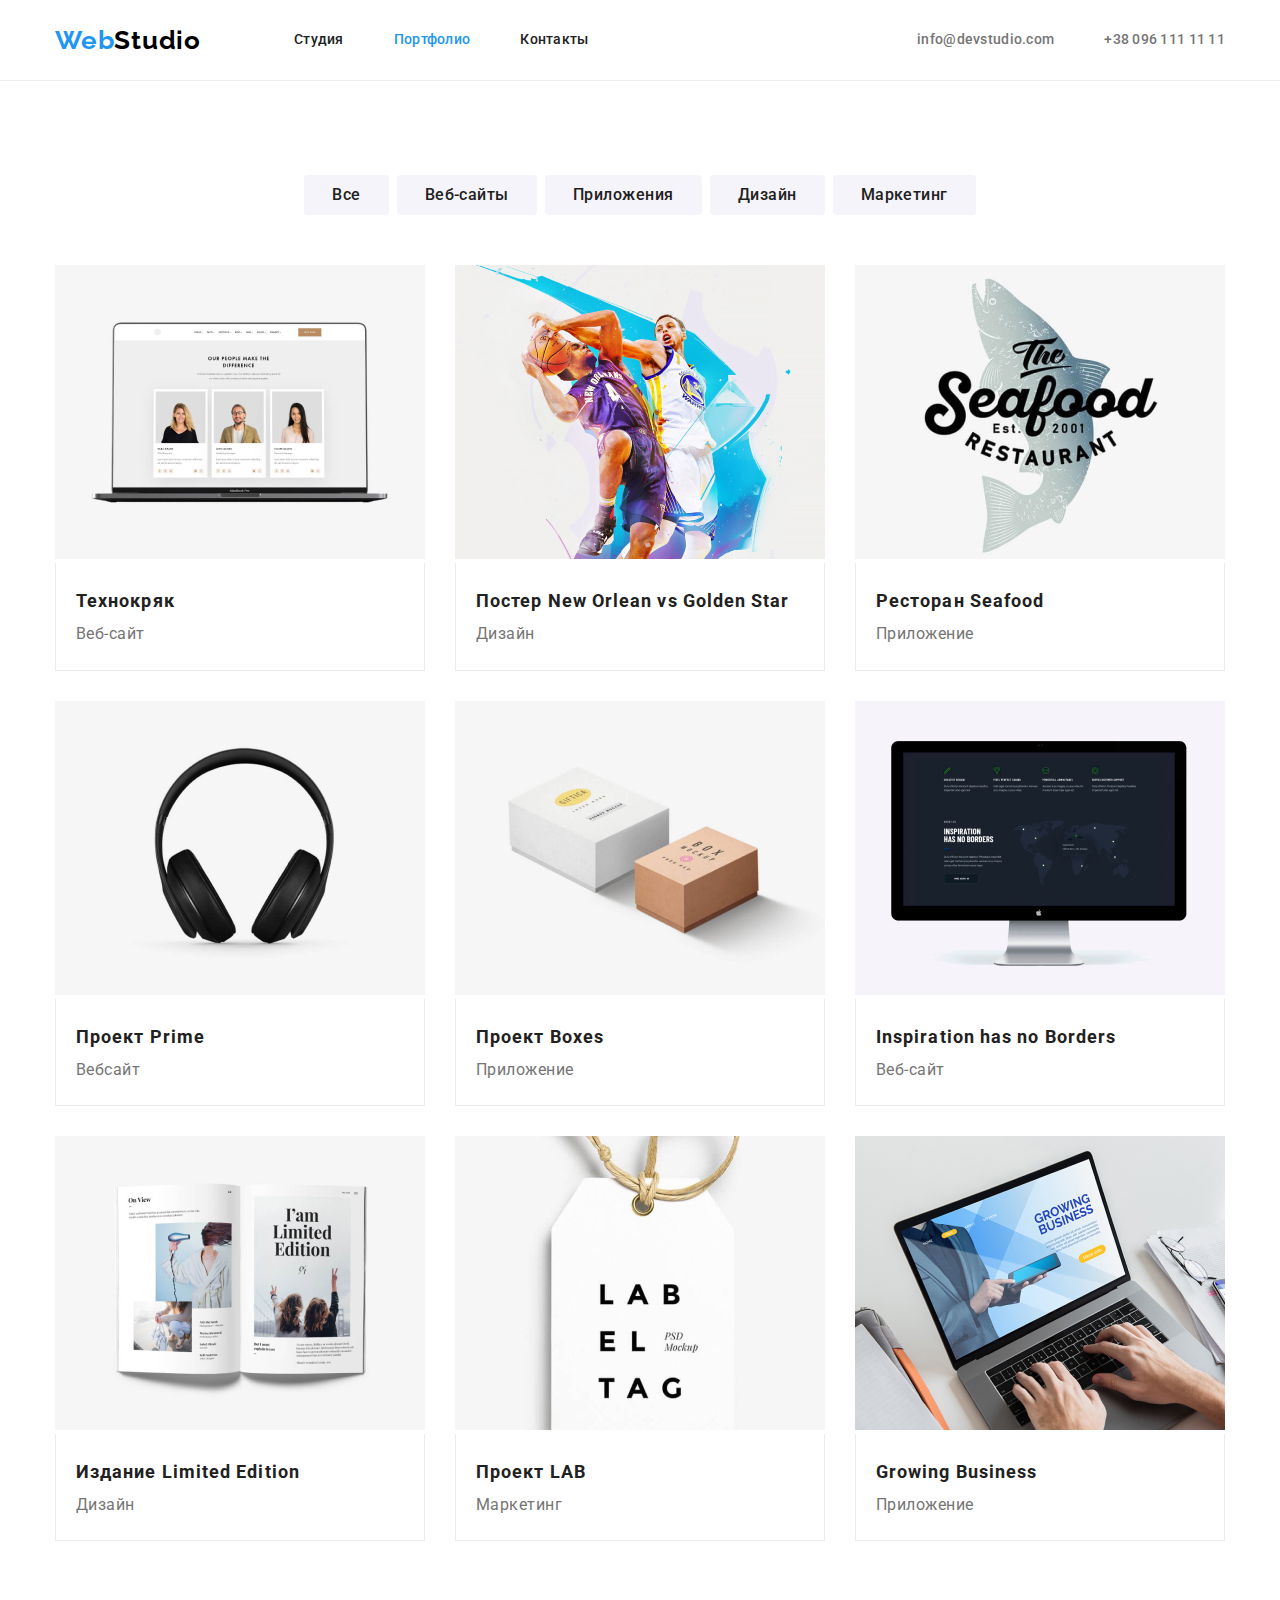
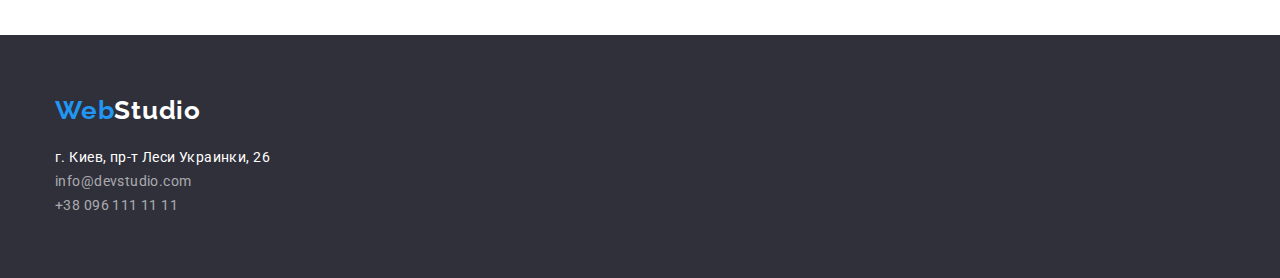
==== portfolio.html @ c6e09523 "add HW3 files" ====
<!DOCTYPE html>
<html lang="ru">
  <head>
    <meta charset="UTF-8" />
    <meta name="viewport" content="width=device-width, initial-scale=1.0" />
    <title>Портфолио</title>
    <link rel="preconnect" href="https://fonts.gstatic.com" />
    <link
      href="https://fonts.googleapis.com/css2?family=Raleway:wght@700&family=Roboto:wght@400;500;700;900&display=swap"
      rel="stylesheet"
    />
    <link
      rel="stylesheet"
      href="https://cdnjs.cloudflare.com/ajax/libs/modern-normalize/1.0.0/modern-normalize.min.css"
    />
    <link rel="stylesheet" href="./css/styles.css" />
  </head>
  <body class="page">
    <!-- хедер однаковий -->
    <header class="line">
      <div class="container header">
        <nav class="page-navi">
          <!-- логотип -->
          <a class="logo" href="./index.html"
            ><span class="logo-start">Web</span>Studio</a
          >

          <!-- Головна навігація -->

          <ul class="menu">
            <li class="item">
              <a class="page-nav-link" href="./index.html">Студия</a>
            </li>
            <li class="item">
              <a class="page-nav-link current" href="./portfolio.html"
                >Портфолио</a
              >
            </li>
            <li class="item"><a class="page-nav-link" href="">Контакты</a></li>
          </ul>
        </nav>

        <ul class="contact">
          <li class="item">
            <a class="contact-link" href="mailto:info@devstudio.com"
              >info@devstudio.com</a
            >
          </li>
          <li class="item">
            <a class="contact-link" href="tel:+380961111111"
              >+38 096 111 11 11</a
            >
          </li>
        </ul>
      </div>
    </header>

    <!-- навігація між проектами -->
    <main>
      <h1 class="visually-hidden">Портфолио</h1>
      <section class="portfolio">
        <div class="container">
          <h2 class="visually-hidden">Навигация</h2>
          <ul class="filter-list">
            <li class="filter-item">
              <button class="filter-btn" type="button">
                <span class="btn-text">Все</span>
              </button>
            </li>
            <li class="filter-item">
              <button class="filter-btn" type="button">
                <span class="btn-text">Веб-сайты</span>
              </button>
            </li>
            <li class="filter-item">
              <button class="filter-btn" type="button">
                <span class="btn-text">Приложения</span>
              </button>
            </li>
            <li class="filter-item">
              <button class="filter-btn" type="button">
                <span class="btn-text">Дизайн</span>
              </button>
            </li>
            <li class="filter-item">
              <button class="filter-btn" type="button">
                <span class="btn-text">Маркетинг</span>
              </button>
            </li>
          </ul>

          <!-- приклади робіт -->

          <h2 class="visually-hidden">Примеры работ</h2>

          <ul class="examples-list">
            <li class="examples-item">
              <a class="examples-link" href="">
                <img
                  src="./images/tehnocrack.jpg"
                  alt="відкритий ноутбук"
                  width="370"
                />
                <div class="carts">
                  <h3 class="link-title">Технокряк</h3>
                  <p class="link-text">Веб-сайт</p>
                </div>
              </a>
            </li>

            <li class="examples-item">
              <a class="examples-link" href="">
                <img
                  src="./images/design.jpg"
                  alt="баскетболісти боряться за м'яч"
                  width="370"
                />
                <div class="carts">
                  <h3 class="link-title">Постер New Orlean vs Golden Star</h3>
                  <p class="link-text">Дизайн</p>
                </div>
              </a>
            </li>

            <li class="examples-item">
              <a class="examples-link" href="">
                <img
                  src="./images/app.jpg"
                  alt="логотип ресторану"
                  width="370"
                />
                <div class="carts">
                  <h3 class="link-title">Ресторан Seafood</h3>
                  <p class="link-text">Приложение</p>
                </div>
              </a>
            </li>

            <li class="examples-item">
              <a class="examples-link" href="">
                <img src="./images/headphone.jpg" alt="навушники" width="370" />
                <div class="carts">
                  <h3 class="link-title">Проект Prime</h3>
                  <p class="link-text">Вебсайт</p>
                </div>
              </a>
            </li>

            <li class="examples-item">
              <a class="examples-link" href="">
                <img
                  src="./images/boxes.jpg"
                  alt="дві коробки, жовта і біла"
                  width="370"
                />
                <div class="carts">
                  <h3 class="link-title">Проект Boxes</h3>
                  <p class="link-text">Приложение</p>
                </div>
              </a>
            </li>

            <li class="examples-item">
              <a class="examples-link" href="">
                <img src="./images/imac.jpg" alt="аймак" width="370" />
                <div class="carts">
                  <h3 class="link-title">Inspiration has no Borders</h3>
                  <p class="link-text">Веб-сайт</p>
                </div>
              </a>
            </li>

            <li class="examples-item">
              <a class="examples-link" href="">
                <img src="./images/book.jpg" alt="відкрита книга" width="370" />
                <div class="carts">
                  <h3 class="link-title">Издание Limited Edition</h3>
                  <p class="link-text">Дизайн</p>
                </div>
              </a>
            </li>

            <li class="examples-item">
              <a class="examples-link" href="">
                <img src="./images/lab.jpg" alt="етикетка" width="370" />
                <div class="carts">
                  <h3 class="link-title">Проект LAB</h3>
                  <p class="link-text">Маркетинг</p>
                </div>
              </a>
            </li>

            <li class="examples-item">
              <a class="examples-link" href="">
                <img
                  src="./images/macbook.jpg"
                  alt="відкритий макбук"
                  width="370"
                />
                <div class="carts">
                  <h3 class="link-title">Growing Business</h3>
                  <p class="link-text">Приложение</p>
                </div>
              </a>
            </li>
          </ul>
        </div>
      </section>
    </main>

    <!-- Підвал  -->
    <footer class="footer">
      <div class="container">
        <a class="logo-footer" href=""
          ><span class="logo-start">Web</span>Studio</a
        >
        <address class="footer-address">
          <p>г. Киев, пр-т Леси Украинки, 26</p>
          <p>
            <a class="footer-address-link" href="mailto:info@devstudio.com"
              >info@devstudio.com</a
            >
          </p>
          <p>
            <a class="footer-address-link" href="tel:+380961111111"
              >+38 096 111 11 11</a
            >
          </p>
        </address>
      </div>
    </footer>
  </body>
</html>
---- css/styles.css ----
:root {
  --acent-color: #2196f3;
  --background-color: #ffffff;
}

/* ГЛАВНАЯ */
body {
  font-family: Roboto, sans-serif;
}

.container {
  margin-left: auto;
  margin-right: auto;
  width: 1200px;
  padding-left: 15px;
  padding-right: 15px;
  /* outline: 1px solid red; */
}

ul {
  padding: 0;
  margin: 0;
  list-style-type: none;
}
h2,
h3,
h4,
h5,
h6,
p {
  padding: 0;
  margin: 0;
}

.list {
  margin: 0;
  padding: 0;
}
.visually-hidden {
  position: absolute;
  clip: rect(0 0 0 0);
  width: 1;
  height: 1;
  margin: -1px;
}

/* *Хедер  */

.line {
  border-bottom: 1px solid #ececec;
}

.container.header {
  display: flex;
  justify-content: space-between;
}

.page-navi {
  display: flex;
  align-items: center;

  background-color: var(--background-color);
  font-weight: 500;
  font-size: 14px;
  line-height: 1.14;
  letter-spacing: 0.02em;
  color: #212121;
}

.menu {
  display: flex;
}

.menu .item:not(:last-child) {
  margin-right: 50px;
}

.logo {
  margin-right: 93px;

  font-family: Raleway;
  color: #000000;
  font-weight: 700;
  font-size: 26px;
  line-height: 1.19;
  letter-spacing: 0.03em;
  text-decoration: none;
}

.logo-start {
  color: var(--acent-color);
}

.page-nav-link {
  display: block;
  padding-top: 32px;
  padding-bottom: 32px;

  text-decoration: none;
  color: #212121;
}

.page-nav-link.current {
  color: var(--acent-color);
}

.contact {
  display: flex;

  font-weight: 500;
  font-size: 14px;
  line-height: 1.14;
  letter-spacing: 0.02em;
}

.contact .item:not(:last-child) {
  margin-right: 50px;
}

.contact-link {
  display: block;
  padding-top: 32px;
  padding-bottom: 32px;

  color: #757575;
  text-decoration: none;
}

.page-nav-link:hover,
.page-nav-link:focus,
.contact-link:hover,
.contact-link:focus {
  color: var(--acent-color);
}

/* *Футер */
.footer {
  padding-top: 60px;
  padding-bottom: 60px;

  background-color: #2f303a;
}

.logo-footer {
  display: block;
  margin-bottom: 20px;

  font-family: Raleway;
  font-weight: 700;
  font-size: 26px;
  line-height: 1.19;
  letter-spacing: 0.03em;
  text-decoration: none;
  color: var(--background-color);
}

.footer-address {
  font-style: normal;
  font-size: 14px;
  line-height: 1.71;
  letter-spacing: 0.03em;
  color: var(--background-color);
}

.footer-address a {
  display: block;

  color: rgba(255, 255, 255, 0.6);
  text-decoration: none;
}

/* *Герой */
.hero {
  padding-bottom: 200px;
  padding-top: 200px;

  background-color: #2f303a;
  text-align: center;
}

.hero .title {
  margin-top: 0;
  margin-bottom: 30px;

  font-weight: 900;
  font-size: 44px;
  line-height: 1.36;

  letter-spacing: 0.06em;
  color: var(--background-color);
  text-transform: uppercase;
}

.hero-btn {
  border: 0;
  border-radius: 4px;

  background: var(--acent-color);
  box-shadow: 0px 4px 4px rgba(0, 0, 0, 0.15);
  border-radius: 4px;
  cursor: pointer;
}

.hero-btn > .text {
  display: block;
  margin-left: 32px;
  margin-right: 32px;
  margin-top: 10px;
  margin-bottom: 10px;

  font-family: Roboto;
  font-weight: 700;
  font-size: 16px;
  line-height: 1.88;
  align-items: center;
  text-align: center;
  letter-spacing: 0.06em;
  color: var(--background-color);
}

/* *Особливості */
.special {
  padding-top: 94px;
  padding-bottom: 94px;

  background-color: var(--background-color);
}

.list-special {
  display: flex;
}

.list-special .item:not(:last-child) {
  margin-right: 30px;
}

.special-title {
  padding-bottom: 10px;

  font-weight: 700;
  font-size: 14px;
  line-height: 1.14;
  letter-spacing: 0.03em;
  color: #212121;
  text-transform: uppercase;
}

.special-text {
  font-size: 14px;
  line-height: 1.71;
  letter-spacing: 0.03em;
  color: #757575;
}

/* *Чим займаємось */

.doings {
  padding-bottom: 94px;
}

.doing-list {
  display: flex;
}

.doing-list .item:not(:last-child) {
  margin-right: 30px;
}

.doings-title {
  margin-bottom: 50px;

  font-weight: 700;
  font-size: 36px;
  line-height: 1.17;
  text-align: center;
  letter-spacing: 0.03em;
  color: #212121;
}

/* *Наша команда */
.team {
  padding-bottom: 94px;
  padding-top: 94px;

  background-color: #f5f4fa;
}

.team-list {
  display: flex;
}

.team-list .item:not(:last-child) {
  margin-right: 30px;
}

.team-title {
  margin-bottom: 50px;

  font-weight: 700;
  font-size: 36px;
  line-height: 1.17;
  text-align: center;
  letter-spacing: 0.03em;
  color: #212121;
}

.item .item-title {
  margin-top: 30px;
  margin-bottom: 10px;

  font-weight: 500;
  font-size: 16px;
  line-height: 1.19;
  letter-spacing: 0.03em;
  text-align: center;
  color: #212121;
}

.item .item-text {
  padding-bottom: 30px;

  font-weight: 400;
  font-size: 16px;
  line-height: 1.19;
  letter-spacing: 0.03em;
  text-align: center;
  color: #757575;
}

/* ПОРТФОЛИО */

.portfolio {
  padding-top: 94px;
  padding-bottom: 94px;
}

/* *фільтр */
.filter-list {
  display: flex;
  justify-content: center;

  margin-bottom: 50px;
}

.filter-list .filter-item:not(:last-child) {
  margin-right: 8px;
}

.filter-btn {
  border: 0;
  border-radius: 4px;

  cursor: pointer;

  background-color: #f5f4fa;
  font-weight: 500;
  font-size: 16px;
  line-height: 1.63;
  letter-spacing: 0.03em;
  color: #212121;
}

.btn-text {
  display: block;
  margin-top: 6px;
  margin-bottom: 6px;
  margin-left: 22px;
  margin-right: 22px;
}

.filter-item > .btn-text {
  font-family: Roboto;
  font-weight: 500;
  font-size: 16px;
  line-height: 1.63;
  text-align: center;
  letter-spacing: 0.03em;
}

.filter-btn:hover,
.filter-btn:focus {
  background-color: var(--acent-color);
  color: var(--background-color);
}

/* *приклади робіт */

.examples-list {
  display: flex;
  flex-wrap: wrap;
  margin-left: -30px;
  margin-top: -30px;
}

.examples-item {
  margin-left: 30px;
  margin-top: 30px;
  flex-basis: calc(100% / 3 - 30px);
}
.carts {
  padding-top: 20px;
  padding-right: 24px;
  padding-bottom: 20px;
  padding-left: 20px;

  border-bottom: 1px solid #ececec;
  border-left: 1px solid #ececec;
  border-right: 1px solid #ececec;
}

.examples-link {
  text-decoration: none;
}

.examples-item .link-title {
  font-weight: 700;
  font-size: 18px;
  line-height: 2;
  letter-spacing: 0.06em;
  color: #212121;
}

.examples-item .link-text {
  font-size: 16px;
  line-height: 1.88;
  letter-spacing: 0.03em;
  color: #757575;
}
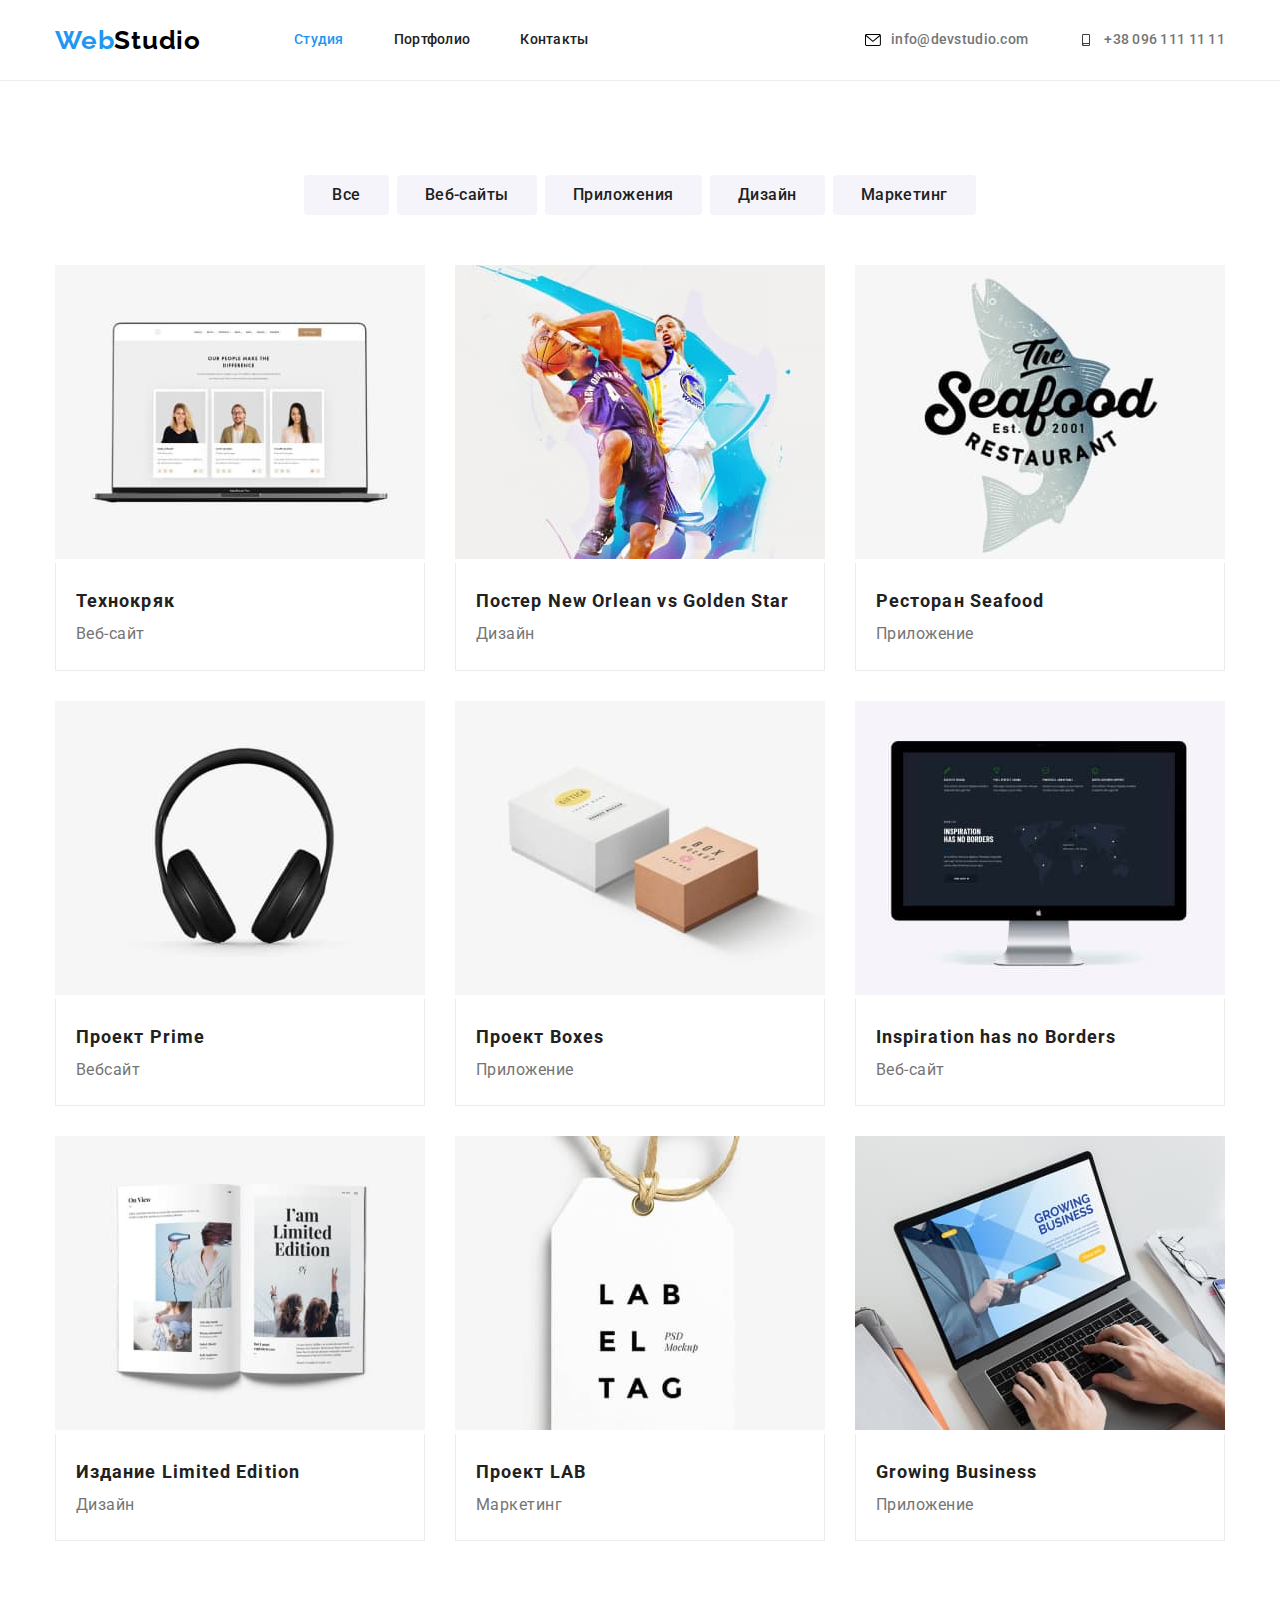
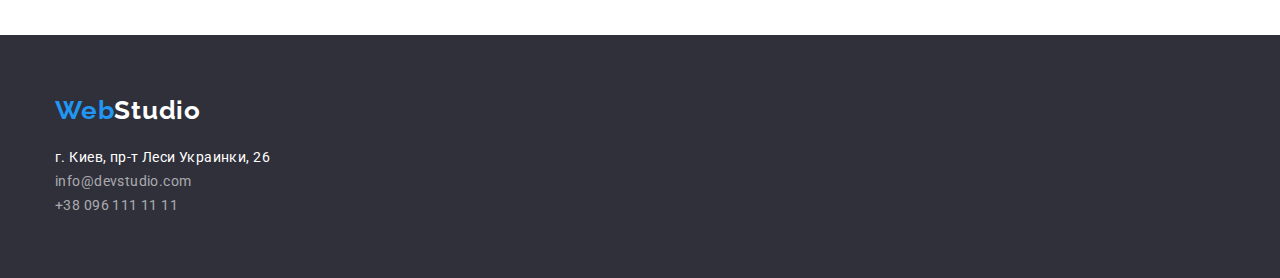
==== commit a28fa812: "make header" ====
--- a/portfolio.html
+++ b/portfolio.html
@@ -29,23 +29,36 @@
 
           <ul class="menu">
             <li class="item">
-              <a class="page-nav-link" href="./index.html">Студия</a>
+              <a class="page-nav-link current" href="./index.html">Студия</a>
             </li>
             <li class="item">
-              <a class="page-nav-link current" href="./portfolio.html"
-                >Портфолио</a
-              >
+              <a class="page-nav-link" href="./portfolio.html">Портфолио</a>
             </li>
             <li class="item"><a class="page-nav-link" href="">Контакты</a></li>
           </ul>
         </nav>
 
         <ul class="contact">
+          <li>
+            <a class="icon-link" href="mailto:info@devstudio.com">
+              <svg class="icon-header">
+                <use href="./images/icons.svg#envelope"></use>
+              </svg>
+            </a>
+          </li>
           <li class="item">
             <a class="contact-link" href="mailto:info@devstudio.com"
               >info@devstudio.com</a
             >
           </li>
+          <li>
+            <a class="icon-link" href="tel:+380961111111">
+              <svg class="icon-header">
+                <use href="./images/icons.svg#smartphone"></use>
+              </svg>
+            </a>
+          </li>
+
           <li class="item">
             <a class="contact-link" href="tel:+380961111111"
               >+38 096 111 11 11</a
--- a/css/styles.css
+++ b/css/styles.css
@@ -126,11 +126,29 @@
   text-decoration: none;
 }
 
+.icon-link {
+  display: block;
+}
+
+.icon-header {
+  display: block;
+  width: 16px;
+  height: 12px;
+  margin-top: 34px;
+  margin-right: 10px;
+}
+
+.icon-header .icon {
+}
+
 .page-nav-link:hover,
 .page-nav-link:focus,
 .contact-link:hover,
-.contact-link:focus {
+.contact-link:focus,
+.icon-link:hover,
+.icon-link:focus {
   color: var(--acent-color);
+  fill: #2196f3;
 }
 
 /* *Футер */
@@ -174,7 +192,7 @@
   padding-bottom: 200px;
   padding-top: 200px;
 
-  background-color: #2f303a;
+  background-color: #c4c4c4;
   text-align: center;
 }
 
@@ -218,6 +236,20 @@
   color: var(--background-color);
 }
 
+.overlay {
+  max-width: 1600px;
+  height: 600px;
+  margin-left: auto;
+  margin-right: auto;
+  width: 1600px;
+  background-position: center;
+  background-image: linear-gradient(
+      rgba(47, 48, 58, 0.4),
+      rgba(47, 48, 58, 0.4)
+    ),
+    url(../images/hero.jpg);
+}
+
 /* *Особливості */
 .special {
   padding-top: 94px;
@@ -325,6 +357,68 @@
   letter-spacing: 0.03em;
   text-align: center;
   color: #757575;
+}
+
+/* *Постійні клієнти */
+
+.customers {
+  padding-top: 94px;
+  padding-bottom: 94px;
+}
+
+.customers-list {
+  display: flex;
+}
+.customers-title {
+  margin-bottom: 50px;
+
+  font-style: normal;
+  font-weight: 700;
+  font-size: 36px;
+  line-height: 42px;
+  text-align: center;
+  letter-spacing: 0.03em;
+
+  color: #212121;
+}
+
+.customers-list .item:not(:last-child) {
+  margin-right: 30px;
+}
+
+.customers-list .item {
+  display: block;
+  width: 170px;
+  height: 90px;
+  border-radius: 4px;
+  border: 1px solid #afb1b8;
+  background-repeat: no-repeat;
+  background-position: center;
+}
+
+.customers-list .item:nth-child(1) {
+  background-image: url(../images/logo1.svg);
+}
+
+.customers-list .item:nth-child(2) {
+  background-image: url(../images/logo2.svg);
+}
+
+.customers-list .item:nth-child(3) {
+  background-image: url(../images/logo3.svg);
+}
+
+.customers-list .item:nth-child(4) {
+  border: 1px solid #2196f3;
+  background-image: url(../images/logo4.svg);
+}
+
+.customers-list .item:nth-child(5) {
+  background-image: url(../images/logo5.svg);
+}
+
+.customers-list .item:nth-child(6) {
+  background-image: url(../images/logo6.svg);
 }
 
 /* ПОРТФОЛИО */
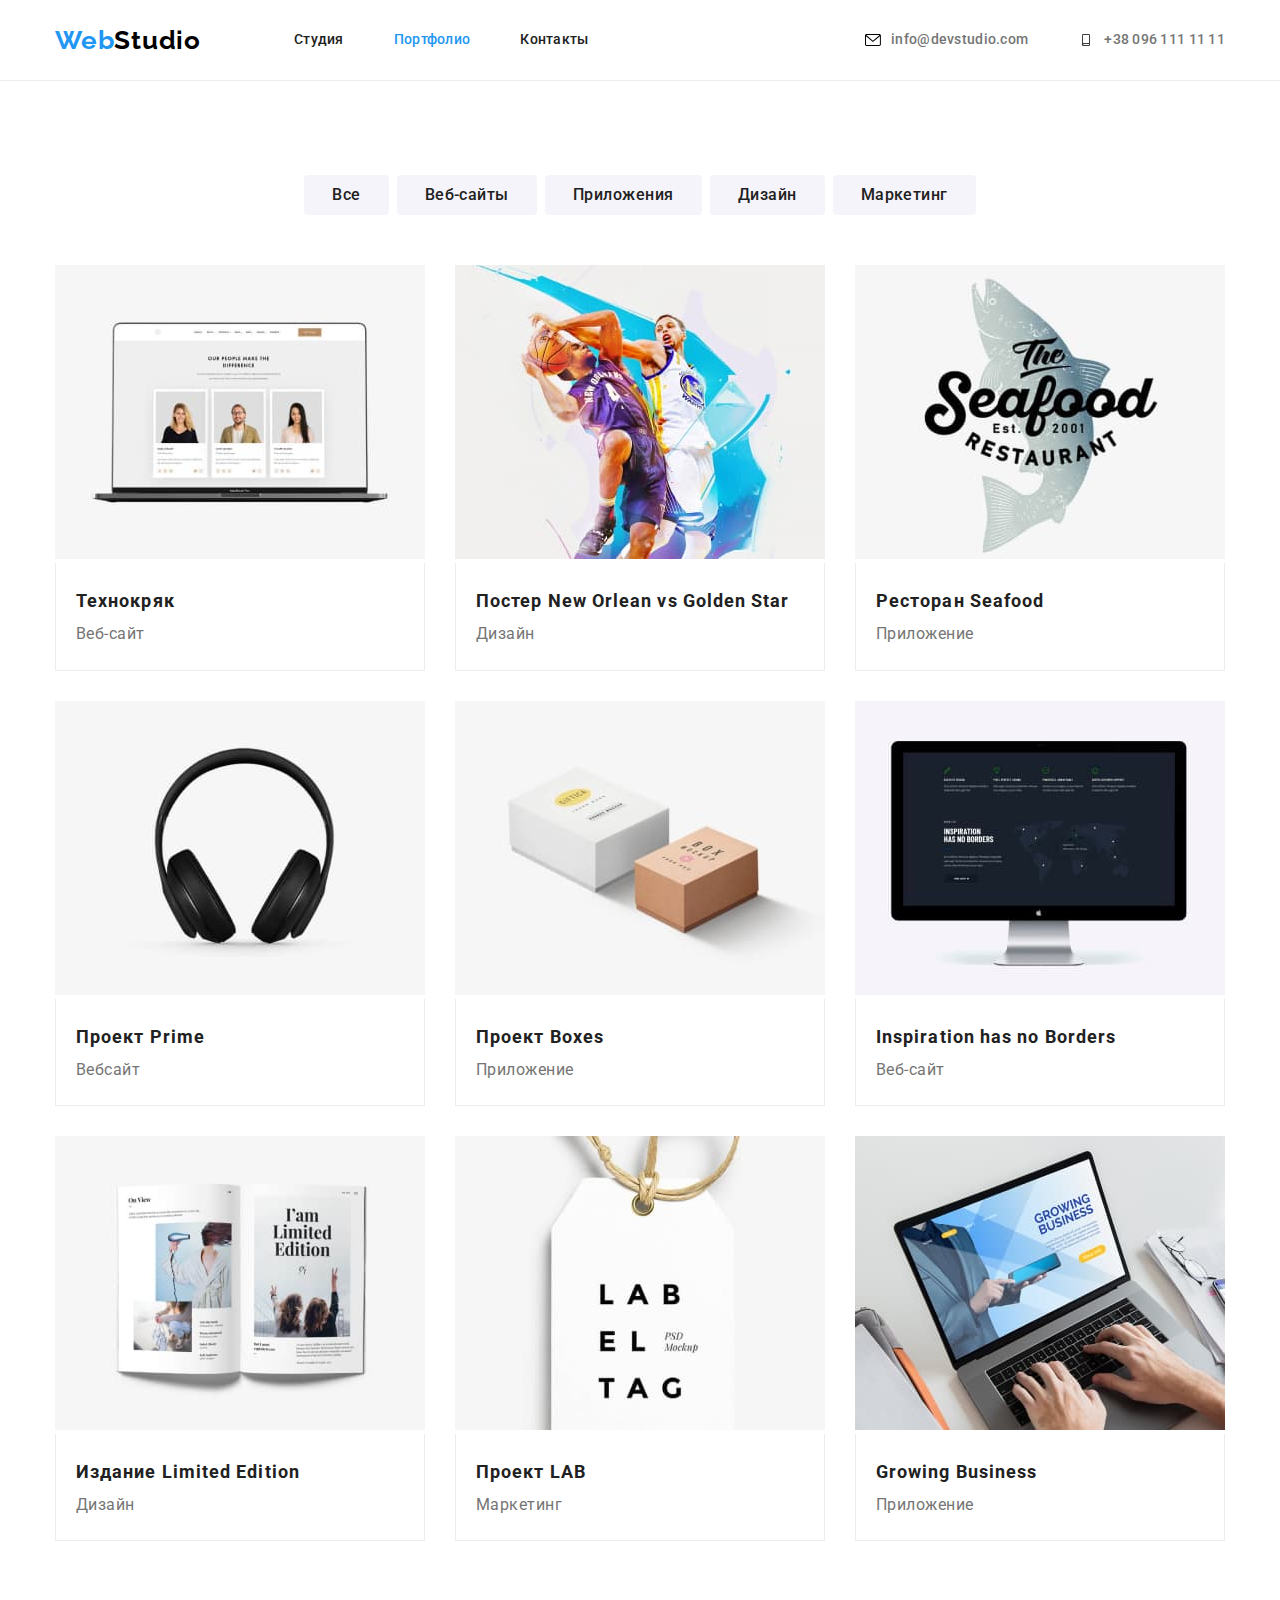
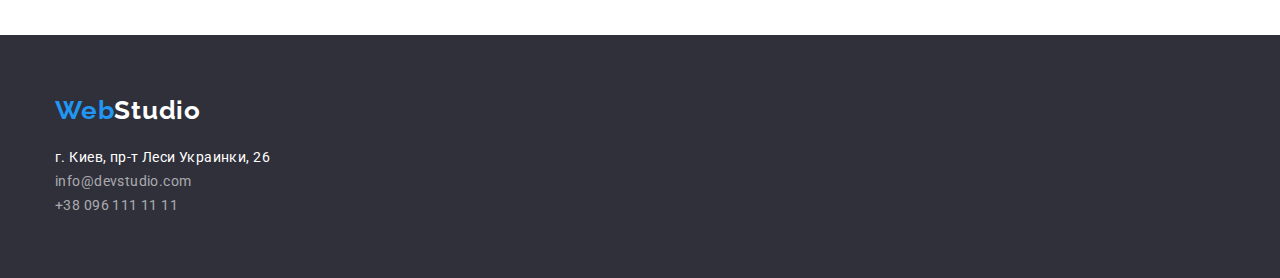
==== commit 5e4f78ee: "Update portfolio.html" ====
--- a/portfolio.html
+++ b/portfolio.html
@@ -29,10 +29,12 @@
 
           <ul class="menu">
             <li class="item">
-              <a class="page-nav-link current" href="./index.html">Студия</a>
+              <a class="page-nav-link" href="./index.html">Студия</a>
             </li>
             <li class="item">
-              <a class="page-nav-link" href="./portfolio.html">Портфолио</a>
+              <a class="page-nav-link current" href="./portfolio.html"
+                >Портфолио</a
+              >
             </li>
             <li class="item"><a class="page-nav-link" href="">Контакты</a></li>
           </ul>
--- a/css/styles.css
+++ b/css/styles.css
@@ -173,6 +173,7 @@
 }
 
 .footer-address {
+  width: 231px;
   font-style: normal;
   font-size: 14px;
   line-height: 1.71;
@@ -185,6 +186,37 @@
 
   color: rgba(255, 255, 255, 0.6);
   text-decoration: none;
+}
+
+.social {
+  display: flex;
+}
+
+.social-title {
+  font-weight: 700;
+  font-size: 14px;
+  line-height: 16px;
+  letter-spacing: 0.03em;
+  text-transform: uppercase;
+
+  color: #ffffff;
+}
+
+.social-list {
+  display: flex;
+}
+
+.social-link {
+  display: inline-block;
+  width: 44px;
+  height: 44px;
+
+  border-radius: 50%;
+  background-color: rgba(255, 255, 255, 0.1);
+}
+
+.social-icon {
+  margin: 12px;
 }
 
 /* *Герой */
@@ -266,6 +298,21 @@
   margin-right: 30px;
 }
 
+.spec-container {
+  margin-bottom: 30px;
+  display: block;
+  width: 270px;
+  height: 120px;
+  background: #f5f4fa;
+}
+
+.spec-container .icon {
+  margin-top: 25px;
+  margin-right: 100px;
+  margin-bottom: 25px;
+  margin-left: 100px;
+}
+
 .special-title {
   padding-bottom: 10px;
 
@@ -321,6 +368,13 @@
   display: flex;
 }
 
+.team-list .item {
+  max-width: 270px;
+  box-shadow: 0px 1px 3px rgba(0, 0, 0, 0.12), 0px 1px 1px rgba(0, 0, 0, 0.14),
+    0px 2px 1px rgba(0, 0, 0, 0.2);
+  border-radius: 0px 0px 4px 4px;
+}
+
 .team-list .item:not(:last-child) {
   margin-right: 30px;
 }
@@ -349,8 +403,6 @@
 }
 
 .item .item-text {
-  padding-bottom: 30px;
-
   font-weight: 400;
   font-size: 16px;
   line-height: 1.19;
@@ -358,6 +410,40 @@
   text-align: center;
   color: #757575;
 }
+.social-list {
+  display: flex;
+  margin-left: 32px;
+  margin-top: 16px;
+  margin-bottom: 30px;
+  margin-right: 32px;
+}
+
+.social-link {
+  display: inline-block;
+  width: 44px;
+  height: 44px;
+
+  border-radius: 50%;
+}
+
+.social-link:hover,
+.social-link:focus,
+.social-icon:hover,
+.social-icon:focus {
+  background-color: var(--acent-color);
+  fill: var(--background-color);
+}
+
+.social-icon {
+  width: 20px;
+  height: 20px;
+  margin: 12px;
+  fill: #afb1b8;
+}
+
+.item-soc:not(:last-child) {
+  margin-right: 10px;
+}
 
 /* *Постійні клієнти */
 
@@ -386,39 +472,30 @@
   margin-right: 30px;
 }
 
-.customers-list .item {
+.customers-list .link {
   display: block;
   width: 170px;
   height: 90px;
   border-radius: 4px;
   border: 1px solid #afb1b8;
-  background-repeat: no-repeat;
-  background-position: center;
-}
-
-.customers-list .item:nth-child(1) {
-  background-image: url(../images/logo1.svg);
-}
-
-.customers-list .item:nth-child(2) {
-  background-image: url(../images/logo2.svg);
-}
-
-.customers-list .item:nth-child(3) {
-  background-image: url(../images/logo3.svg);
-}
-
-.customers-list .item:nth-child(4) {
-  border: 1px solid #2196f3;
-  background-image: url(../images/logo4.svg);
-}
-
-.customers-list .item:nth-child(5) {
-  background-image: url(../images/logo5.svg);
-}
-
-.customers-list .item:nth-child(6) {
-  background-image: url(../images/logo6.svg);
+  padding: 0;
+}
+
+.item .icons {
+  fill: #afb1b8;
+
+  margin-top: 20px;
+  margin-bottom: 20px;
+  margin-left: 60px;
+  margin-right: auto;
+}
+
+.icons.active:hover,
+.icons.active:focus,
+.link.active:hover,
+.link.active:focus {
+  border-color: var(--acent-color);
+  fill: var(--acent-color);
 }
 
 /* ПОРТФОЛИО */
@@ -491,6 +568,13 @@
   margin-top: 30px;
   flex-basis: calc(100% / 3 - 30px);
 }
+
+.examples-item:hover,
+.examples-item:focus {
+  box-shadow: 0px 1px 1px rgba(0, 0, 0, 0.12), 0px 4px 4px rgba(0, 0, 0, 0.06),
+    1px 4px 6px rgba(0, 0, 0, 0.16);
+}
+
 .carts {
   padding-top: 20px;
   padding-right: 24px;
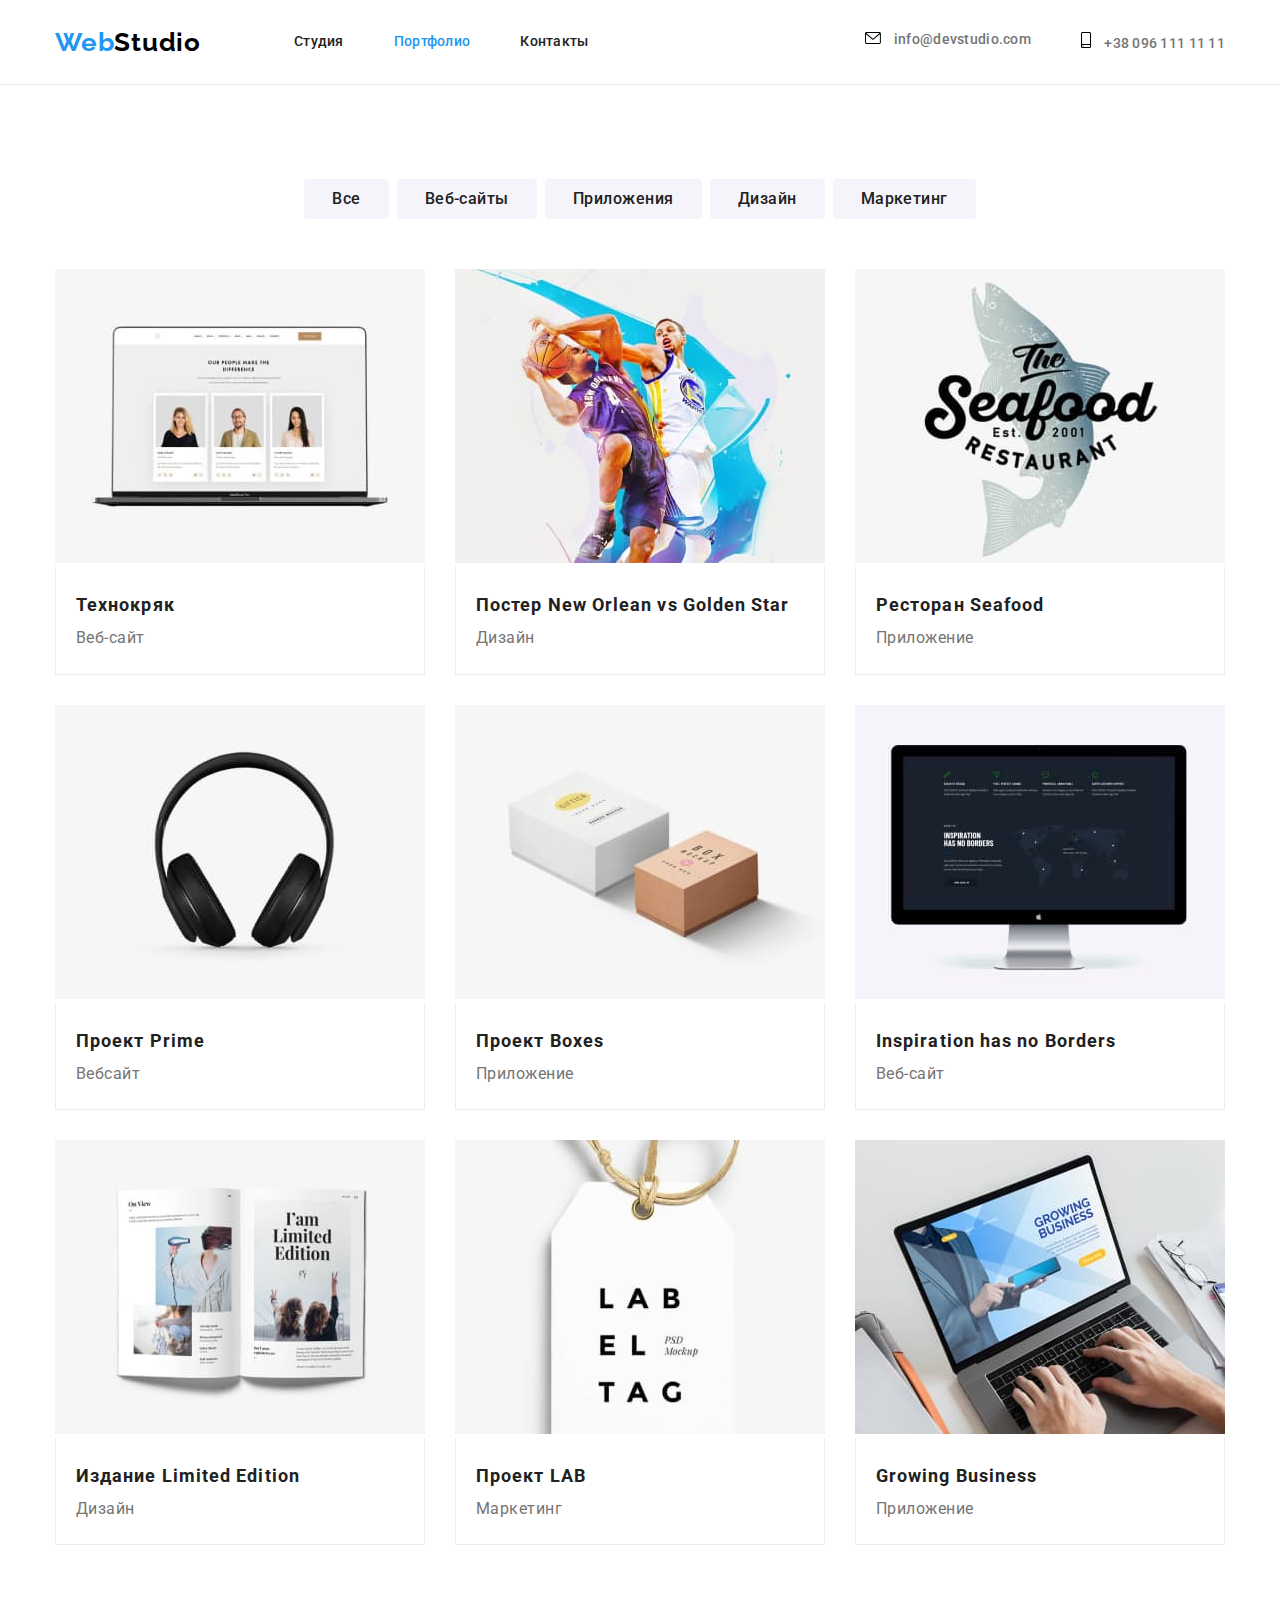
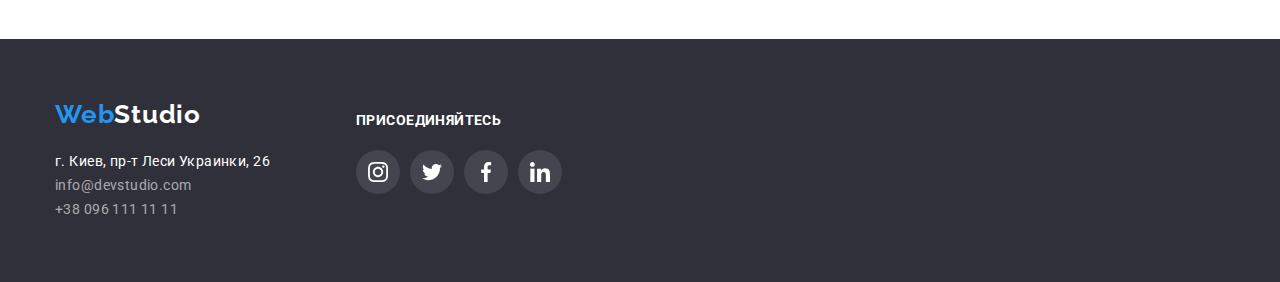
==== commit 47049131: "correction made pursuant to comments" ====
--- a/portfolio.html
+++ b/portfolio.html
@@ -41,29 +41,21 @@
         </nav>
 
         <ul class="contact">
-          <li>
-            <a class="icon-link" href="mailto:info@devstudio.com">
-              <svg class="icon-header">
-                <use href="./images/icons.svg#envelope"></use>
-              </svg>
-            </a>
-          </li>
           <li class="item">
             <a class="contact-link" href="mailto:info@devstudio.com"
-              >info@devstudio.com</a
+              ><svg class="ico-cont" width="16" height="12">
+                <use href="./images/icon.svg#envelope"></use>
+              </svg>
+              info@devstudio.com</a
             >
           </li>
-          <li>
-            <a class="icon-link" href="tel:+380961111111">
-              <svg class="icon-header">
-                <use href="./images/icons.svg#smartphone"></use>
-              </svg>
-            </a>
-          </li>
 
           <li class="item">
             <a class="contact-link" href="tel:+380961111111"
-              >+38 096 111 11 11</a
+              ><svg class="ico-cont" width="10" height="16">
+                <use href="./images/icon.svg#smartphone"></use>
+              </svg>
+              +38 096 111 11 11</a
             >
           </li>
         </ul>
@@ -225,23 +217,65 @@
 
     <!-- Підвал  -->
     <footer class="footer">
-      <div class="container">
-        <a class="logo-footer" href=""
-          ><span class="logo-start">Web</span>Studio</a
-        >
-        <address class="footer-address">
-          <p>г. Киев, пр-т Леси Украинки, 26</p>
-          <p>
-            <a class="footer-address-link" href="mailto:info@devstudio.com"
-              >info@devstudio.com</a
+      <div class="container foot">
+        <div class="foot-line">
+          <div class="address-container">
+            <a class="logo-footer" href=""
+              ><span class="logo-start">Web</span>Studio</a
             >
-          </p>
-          <p>
-            <a class="footer-address-link" href="tel:+380961111111"
-              >+38 096 111 11 11</a
-            >
-          </p>
-        </address>
+            <address class="footer-address">
+              <p>г. Киев, пр-т Леси Украинки, 26</p>
+              <p>
+                <a class="footer-address-link" href="mailto:info@devstudio.com"
+                  >info@devstudio.com</a
+                >
+              </p>
+              <p>
+                <a class="footer-address-link" href="tel:+380961111111"
+                  >+38 096 111 11 11</a
+                >
+              </p>
+            </address>
+          </div>
+
+          <div class="social">
+            <div class="social-span">
+              <span class="social-title">присоединяйтесь</span>
+            </div>
+            <div class="ul-social">
+              <ul class="social-list">
+                <li class="item">
+                  <a class="social-link" href="">
+                    <svg class="social-icon">
+                      <use href="./images/icon.svg#instagram1"></use>
+                    </svg>
+                  </a>
+                </li>
+                <li class="item">
+                  <a class="social-link" href="">
+                    <svg class="social-icon">
+                      <use href="./images/icon.svg#twitter1"></use>
+                    </svg>
+                  </a>
+                </li>
+                <li class="item">
+                  <a class="social-link" href="">
+                    <svg class="social-icon">
+                      <use href="./images/icon.svg#facebook1"></use>
+                    </svg>
+                  </a>
+                </li>
+                <li class="item">
+                  <a class="social-link" href="">
+                    <svg class="social-icon">
+                      <use href="./images/icon.svg#linkedin1"></use>
+                    </svg>
+                  </a>
+                </li>
+              </ul>
+            </div>
+          </div>
+        </div>
       </div>
     </footer>
   </body>
--- a/css/styles.css
+++ b/css/styles.css
@@ -3,7 +3,7 @@
   --background-color: #ffffff;
 }
 
-/* ГЛАВНАЯ */
+/* *!ГЛАВНАЯ */
 body {
   font-family: Roboto, sans-serif;
 }
@@ -44,7 +44,7 @@
   margin: -1px;
 }
 
-/* *Хедер  */
+/* *!Хедер  */
 
 .line {
   border-bottom: 1px solid #ececec;
@@ -126,32 +126,19 @@
   text-decoration: none;
 }
 
-.icon-link {
-  display: block;
-}
-
-.icon-header {
-  display: block;
-  width: 16px;
-  height: 12px;
-  margin-top: 34px;
+.ico-cont {
   margin-right: 10px;
-}
-
-.icon-header .icon {
 }
 
 .page-nav-link:hover,
 .page-nav-link:focus,
 .contact-link:hover,
-.contact-link:focus,
-.icon-link:hover,
-.icon-link:focus {
+.contact-link:focus {
   color: var(--acent-color);
   fill: #2196f3;
 }
 
-/* *Футер */
+/* *!Футер */
 .footer {
   padding-top: 60px;
   padding-bottom: 60px;
@@ -159,6 +146,10 @@
   background-color: #2f303a;
 }
 
+.foot-line {
+  display: flex;
+}
+
 .logo-footer {
   display: block;
   margin-bottom: 20px;
@@ -173,6 +164,7 @@
 }
 
 .footer-address {
+  display: block;
   width: 231px;
   font-style: normal;
   font-size: 14px;
@@ -182,14 +174,20 @@
 }
 
 .footer-address a {
-  display: block;
+  display: flex;
 
   color: rgba(255, 255, 255, 0.6);
   text-decoration: none;
 }
 
 .social {
-  display: flex;
+  margin-top: 12px;
+  margin-left: 70px;
+  align-content: flex-start;
+}
+
+.ul-social {
+  margin-top: 20px;
 }
 
 .social-title {
@@ -204,10 +202,11 @@
 
 .social-list {
   display: flex;
+  align-items: center;
 }
 
 .social-link {
-  display: inline-block;
+  display: block;
   width: 44px;
   height: 44px;
 
@@ -215,11 +214,25 @@
   background-color: rgba(255, 255, 255, 0.1);
 }
 
+.social-link:hover,
+.social-link:focus,
+.social-icon:hover,
+.social-icon:focus {
+  background-color: var(--acent-color);
+}
+
 .social-icon {
+  width: 20px;
+  height: 20px;
   margin: 12px;
-}
-
-/* *Герой */
+  fill: #ffffff;
+}
+
+.social-list .item:not(:last-child) {
+  margin-right: 10px;
+}
+
+/* *!Герой */
 .hero {
   padding-bottom: 200px;
   padding-top: 200px;
@@ -273,7 +286,7 @@
   height: 600px;
   margin-left: auto;
   margin-right: auto;
-  width: 1600px;
+
   background-position: center;
   background-image: linear-gradient(
       rgba(47, 48, 58, 0.4),
@@ -282,7 +295,7 @@
     url(../images/hero.jpg);
 }
 
-/* *Особливості */
+/**! *Особливості */
 .special {
   padding-top: 94px;
   padding-bottom: 94px;
@@ -307,6 +320,8 @@
 }
 
 .spec-container .icon {
+  width: 70px;
+  height: 70px;
   margin-top: 25px;
   margin-right: 100px;
   margin-bottom: 25px;
@@ -331,7 +346,7 @@
   color: #757575;
 }
 
-/* *Чим займаємось */
+/**! *Чим займаємось */
 
 .doings {
   padding-bottom: 94px;
@@ -356,7 +371,7 @@
   color: #212121;
 }
 
-/* *Наша команда */
+/**! *Наша команда */
 .team {
   padding-bottom: 94px;
   padding-top: 94px;
@@ -370,6 +385,7 @@
 
 .team-list .item {
   max-width: 270px;
+  background-color: #fff;
   box-shadow: 0px 1px 3px rgba(0, 0, 0, 0.12), 0px 1px 1px rgba(0, 0, 0, 0.14),
     0px 2px 1px rgba(0, 0, 0, 0.2);
   border-radius: 0px 0px 4px 4px;
@@ -410,7 +426,7 @@
   text-align: center;
   color: #757575;
 }
-.social-list {
+.social-team .social-list {
   display: flex;
   margin-left: 32px;
   margin-top: 16px;
@@ -428,13 +444,13 @@
 
 .social-link:hover,
 .social-link:focus,
-.social-icon:hover,
-.social-icon:focus {
+.social-icons:hover,
+.social-icons:focus {
   background-color: var(--acent-color);
   fill: var(--background-color);
 }
 
-.social-icon {
+.social-icons {
   width: 20px;
   height: 20px;
   margin: 12px;
@@ -445,7 +461,7 @@
   margin-right: 10px;
 }
 
-/* *Постійні клієнти */
+/**! *Постійні клієнти */
 
 .customers {
   padding-top: 94px;
@@ -473,21 +489,19 @@
 }
 
 .customers-list .link {
-  display: block;
+  display: flex;
+  justify-content: center;
+  align-items: center;
+  padding: 0;
   width: 170px;
   height: 90px;
   border-radius: 4px;
   border: 1px solid #afb1b8;
-  padding: 0;
+  fill: #afb1b8;
 }
 
 .item .icons {
   fill: #afb1b8;
-
-  margin-top: 20px;
-  margin-bottom: 20px;
-  margin-left: 60px;
-  margin-right: auto;
 }
 
 .icons.active:hover,
@@ -498,7 +512,7 @@
   fill: var(--acent-color);
 }
 
-/* ПОРТФОЛИО */
+/* *!ПОРТФОЛИО */
 
 .portfolio {
   padding-top: 94px;
@@ -569,8 +583,8 @@
   flex-basis: calc(100% / 3 - 30px);
 }
 
-.examples-item:hover,
-.examples-item:focus {
+.examples-link:hover,
+.examples-link:focus {
   box-shadow: 0px 1px 1px rgba(0, 0, 0, 0.12), 0px 4px 4px rgba(0, 0, 0, 0.06),
     1px 4px 6px rgba(0, 0, 0, 0.16);
 }
@@ -587,6 +601,7 @@
 }
 
 .examples-link {
+  display: block;
   text-decoration: none;
 }
 
